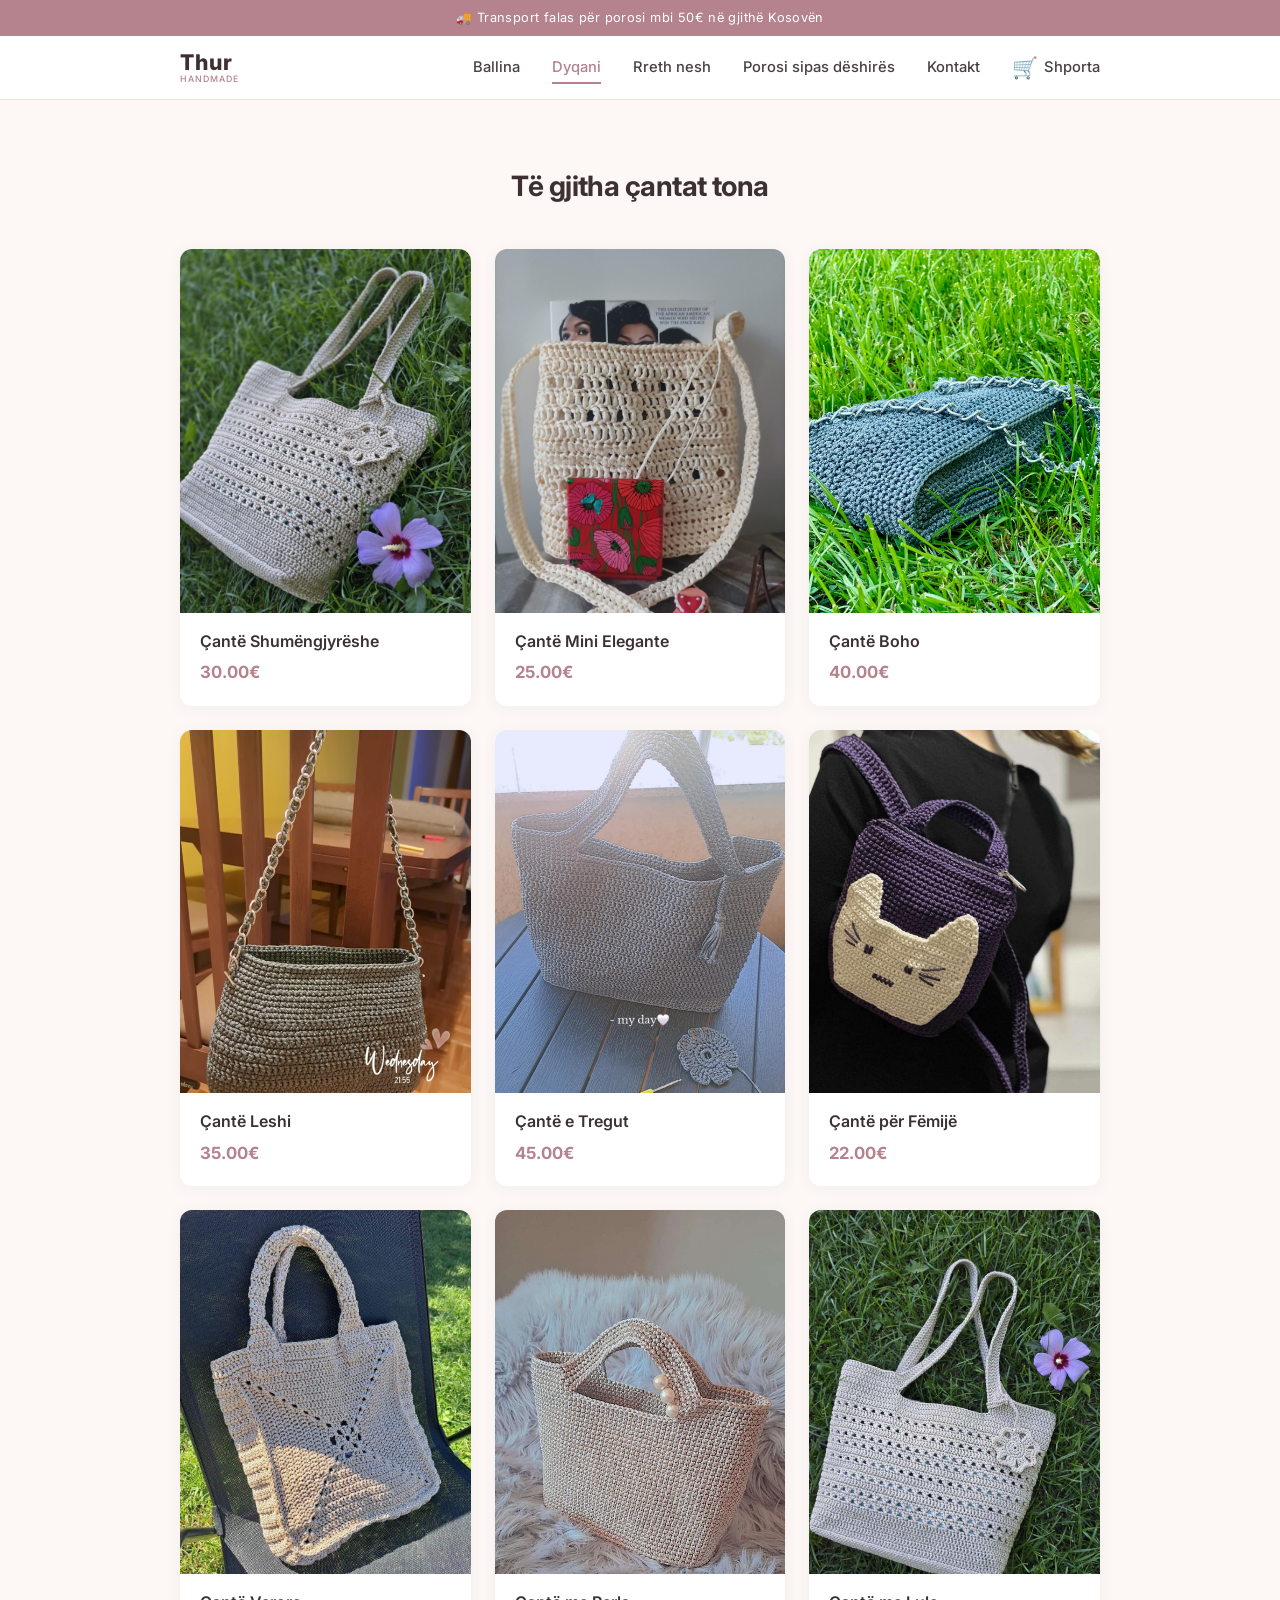
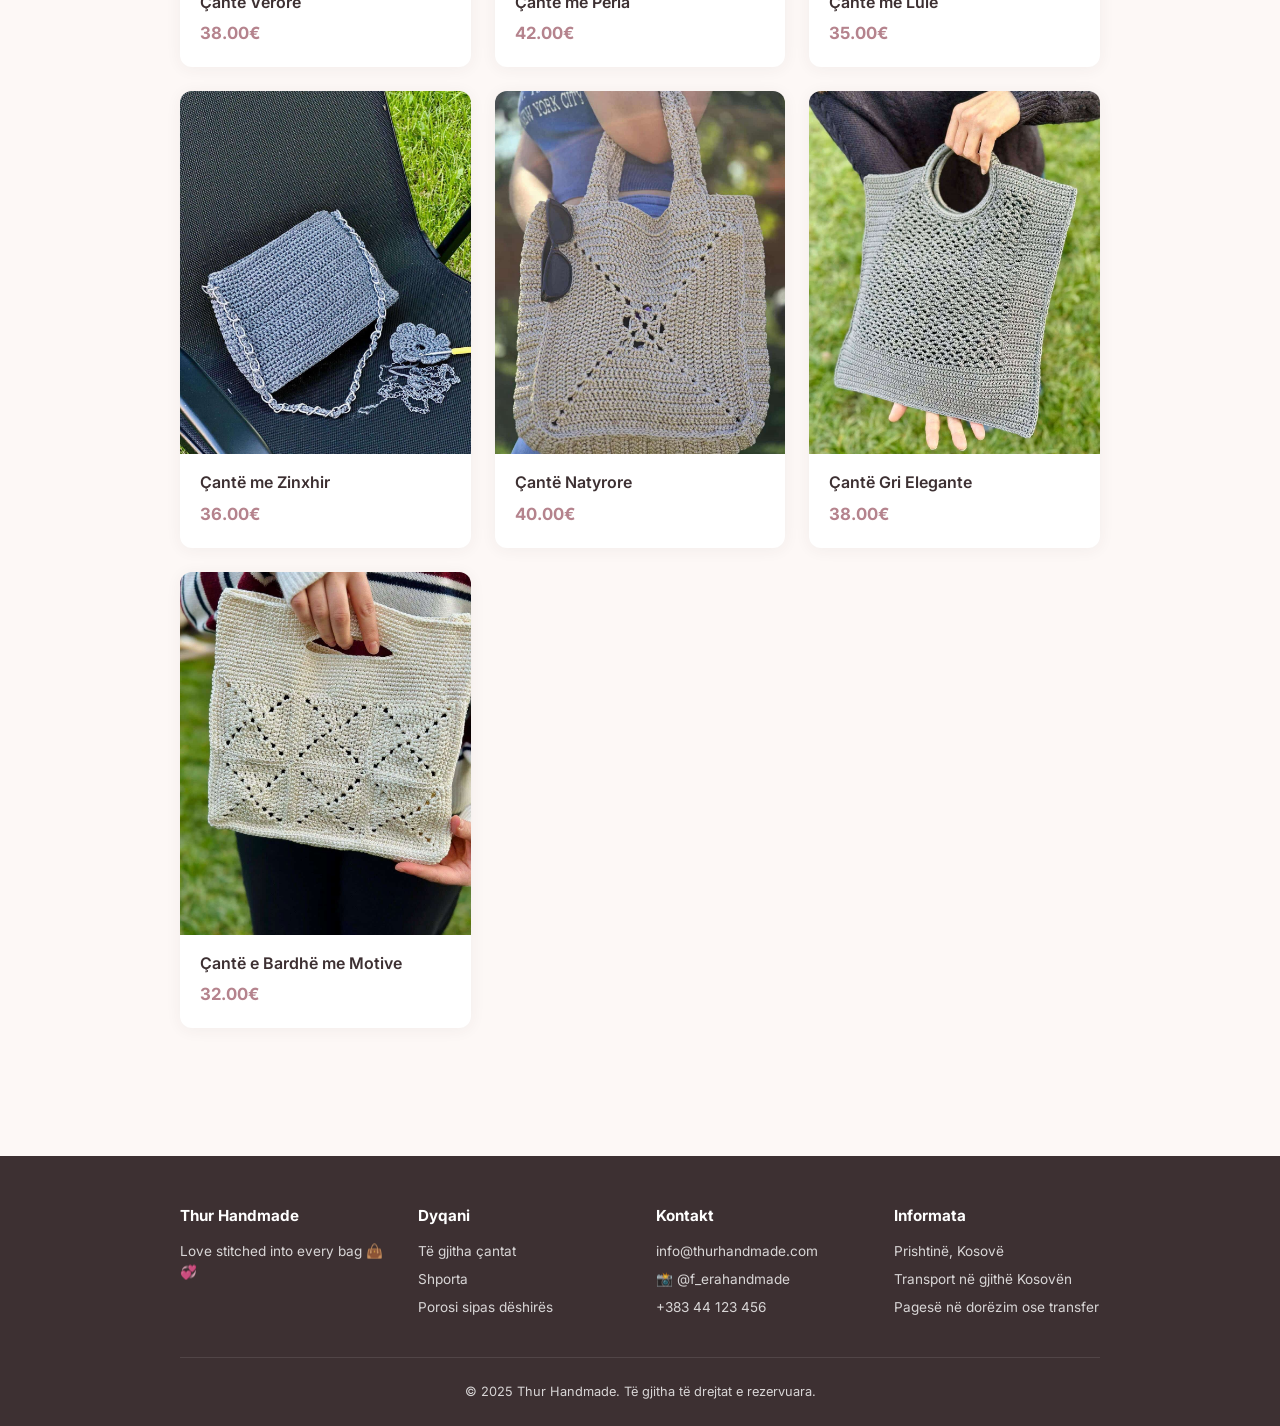
==== dyqani.html @ b5ea8745 "hur handmade full website v2" ====
<!DOCTYPE html>
<html lang="sq">
<head>
  <meta charset="UTF-8">
  <meta name="viewport" content="width=device-width, initial-scale=1.0">
  <title>Dyqani – Thur Handmade</title>
  <meta name="description" content="Shikoni koleksionin tonë të çantave të punuara me dorë (crochet). Blini online me transport në gjithë Kosovën.">
  <link rel="preconnect" href="https://fonts.googleapis.com">
  <link rel="preconnect" href="https://fonts.gstatic.com" crossorigin>
  <link href="https://fonts.googleapis.com/css2?family=Inter:wght@400;500;600;700;800&display=swap" rel="stylesheet">
  <link rel="stylesheet" href="css/style.css">
</head>
<body data-page="shop">

  <div class="announce-bar">🚚 Transport falas për porosi mbi 50€ në gjithë Kosovën</div>

  <nav class="navbar">
    <div class="container">
      <a href="index.html" class="nav-logo">Thur<small>Handmade</small></a>
      <div class="nav-links">
        <a href="index.html">Ballina</a>
        <a href="dyqani.html" class="active">Dyqani</a>
        <a href="index.html#story">Rreth nesh</a>
        <a href="index.html#custom-order">Porosi sipas dëshirës</a>
        <a href="index.html#footer-contact">Kontakt</a>
        <a href="shporta.html" class="cart-link">
          <span class="cart-icon">🛒</span>
          Shporta
          <span class="cart-badge">0</span>
        </a>
      </div>
      <a href="shporta.html" class="mobile-cart" aria-label="Shporta">
        🛒<span class="cart-badge">0</span>
      </a>
      <button class="menu-toggle" aria-label="Menu">
        <span></span><span></span><span></span>
      </button>
    </div>
  </nav>

  <main class="products-section">
    <div class="container">
      <h1 class="section-title">Të gjitha çantat tona</h1>
      <div class="product-grid" id="all-products"></div>
    </div>
  </main>

  <footer class="site-footer">
    <div class="container">
      <div class="footer-grid">
        <div class="footer-col">
          <h3>Thur Handmade</h3>
          <p>Love stitched into every bag 👜💞</p>
        </div>
        <div class="footer-col">
          <h3>Dyqani</h3>
          <a href="dyqani.html">Të gjitha çantat</a>
          <a href="shporta.html">Shporta</a>
          <a href="index.html#custom-order">Porosi sipas dëshirës</a>
        </div>
        <div class="footer-col">
          <h3>Kontakt</h3>
          <a href="mailto:info@thurhandmade.com">info@thurhandmade.com</a>
          <a href="https://instagram.com/f_erahandmade" target="_blank" rel="noopener">📸 @f_erahandmade</a>
          <a href="tel:+38344123456">+383 44 123 456</a>
        </div>
        <div class="footer-col">
          <h3>Informata</h3>
          <p>Prishtinë, Kosovë</p>
          <p>Transport në gjithë Kosovën</p>
          <p>Pagesë në dorëzim ose transfer</p>
        </div>
      </div>
      <div class="footer-bottom">
        <p>&copy; 2025 Thur Handmade. Të gjitha të drejtat e rezervuara.</p>
      </div>
    </div>
  </footer>

  <script src="js/data.js"></script>
  <script src="js/app.js"></script>
</body>
</html>
---- css/style.css ----
/* ============================================================
   THUR HANDMADE — Stili kryesor
   Ndrysho ngjyrat në :root për të personalizuar temën.
   ============================================================ */

/* ── Variables ─────────────────────────────────────── */
:root {
  --clr-primary: #B5838D;
  --clr-primary-hover: #9C6B75;
  --clr-dark: #3D3032;
  --clr-text: #4A4044;
  --clr-text-light: #8A7E82;
  --clr-bg: #FDF8F6;
  --clr-white: #fff;
  --clr-border: #EDE4E0;
  --clr-accent: #E8C8B8;
  --clr-success: #6B9E7E;
  --clr-whatsapp: #25D366;
  --radius: 12px;
  --shadow: 0 2px 16px rgba(61,48,50,.06);
  --font: 'Inter', -apple-system, BlinkMacSystemFont, 'Segoe UI', Roboto, sans-serif;
  --max-w: 960px;
  --nav-h: 64px;
}

/* ── Reset ─────────────────────────────────────────── */
*, *::before, *::after { box-sizing: border-box; margin: 0; padding: 0; }
html { scroll-behavior: smooth; -webkit-text-size-adjust: 100%; }
body {
  font-family: var(--font);
  background: var(--clr-bg);
  color: var(--clr-text);
  line-height: 1.6;
  -webkit-font-smoothing: antialiased;
}
img { display: block; max-width: 100%; height: auto; }
a { color: inherit; text-decoration: none; }
button { font: inherit; cursor: pointer; border: none; background: none; }
ul, ol { list-style: none; }

/* ── Utility ───────────────────────────────────────── */
.container { width: 100%; max-width: var(--max-w); margin: 0 auto; padding: 0 1.25rem; }
.section-title {
  text-align: center;
  font-size: 1.75rem;
  font-weight: 700;
  color: var(--clr-dark);
  margin-bottom: 2.5rem;
  letter-spacing: -.02em;
}
.btn {
  display: inline-flex; align-items: center; justify-content: center;
  padding: .85rem 2rem;
  border-radius: var(--radius);
  font-weight: 600;
  font-size: .95rem;
  transition: all .2s;
  text-align: center;
}
.btn-primary { background: var(--clr-primary); color: var(--clr-white); }
.btn-primary:hover { background: var(--clr-primary-hover); transform: translateY(-1px); }
.btn-outline { border: 2px solid var(--clr-primary); color: var(--clr-primary); }
.btn-outline:hover { background: var(--clr-primary); color: var(--clr-white); }
.btn-whatsapp { background: var(--clr-whatsapp); color: var(--clr-white); }
.btn-whatsapp:hover { background: #1EB954; }
.btn.added { background: var(--clr-success); pointer-events: none; }

/* ── Announcement Bar ──────────────────────────────── */
.announce-bar {
  background: var(--clr-primary);
  color: var(--clr-white);
  text-align: center;
  padding: .5rem 1rem;
  font-size: .8rem;
  letter-spacing: .03em;
}

/* ── Navbar ────────────────────────────────────────── */
.navbar {
  position: sticky; top: 0; z-index: 100;
  background: var(--clr-white);
  border-bottom: 1px solid var(--clr-border);
  height: var(--nav-h);
}
.navbar .container {
  display: flex; align-items: center; justify-content: space-between;
  height: 100%;
}
.nav-links {
  display: flex; gap: 2rem; align-items: center;
}
.nav-links a {
  font-weight: 500;
  font-size: .92rem;
  color: var(--clr-text);
  position: relative;
  transition: color .2s;
}
.nav-links a:hover,
.nav-links a.active { color: var(--clr-primary); }
.nav-links a::after {
  content: '';
  position: absolute; bottom: -4px; left: 0;
  width: 0; height: 2px;
  background: var(--clr-primary);
  transition: width .25s;
}
.nav-links a:hover::after,
.nav-links a.active::after { width: 100%; }

.cart-link {
  position: relative;
  display: flex; align-items: center; gap: .35rem;
  font-weight: 600;
}
.cart-icon { font-size: 1.3rem; }
.cart-badge {
  position: absolute; top: -8px; right: -12px;
  background: var(--clr-primary);
  color: var(--clr-white);
  font-size: .65rem;
  width: 18px; height: 18px;
  border-radius: 50%;
  display: none; align-items: center; justify-content: center;
  font-weight: 700;
}

/* hamburger */
.menu-toggle { display: none; flex-direction: column; gap: 5px; padding: 4px; }
.menu-toggle span {
  display: block; width: 24px; height: 2px;
  background: var(--clr-dark); transition: all .3s;
}
.menu-toggle.open span:nth-child(1) { transform: translateY(7px) rotate(45deg); }
.menu-toggle.open span:nth-child(2) { opacity: 0; }
.menu-toggle.open span:nth-child(3) { transform: translateY(-7px) rotate(-45deg); }

/* mobile cart (visible only on mobile) */
.mobile-cart { display: none; position: relative; font-size: 1.3rem; margin-left: auto; margin-right: .75rem; }

/* ── Hero ──────────────────────────────────────────── */
.hero {
  position: relative;
  height: min(70vh, 560px);
  overflow: hidden;
  display: flex; align-items: center; justify-content: center;
}
.hero img.hero-bg {
  position: absolute; inset: 0;
  width: 100%; height: 100%;
  object-fit: cover; object-position: center 65%;
}
.hero::after {
  content: ''; position: absolute; inset: 0;
  background: linear-gradient(180deg, rgba(0,0,0,.15) 0%, rgba(0,0,0,.45) 100%);
}
.hero-content {
  position: relative; z-index: 1;
  text-align: center; color: var(--clr-white);
  padding: 1.5rem;
}
.hero-content h1 {
  font-size: clamp(2rem, 5vw, 3.2rem);
  font-weight: 800;
  line-height: 1.15;
  margin-bottom: .75rem;
  letter-spacing: -.02em;
}
.hero-content p {
  font-size: clamp(1rem, 2.5vw, 1.2rem);
  opacity: .92;
  max-width: 520px;
  margin: 0 auto 1.75rem;
}

/* ── Product Grid ──────────────────────────────────── */
.products-section { padding: 4rem 0; }
.product-grid {
  display: grid;
  grid-template-columns: repeat(auto-fill, minmax(260px, 1fr));
  gap: 1.5rem;
}
.product-card {
  background: var(--clr-white);
  border-radius: var(--radius);
  overflow: hidden;
  box-shadow: var(--shadow);
  transition: transform .25s, box-shadow .25s;
}
.product-card:hover {
  transform: translateY(-4px);
  box-shadow: 0 8px 24px rgba(0,0,0,.1);
}
.product-img-wrap {
  aspect-ratio: 4/5;
  overflow: hidden;
}
.product-img-wrap img {
  width: 100%; height: 100%;
  object-fit: cover;
  transition: transform .4s;
}
.product-card:hover .product-img-wrap img { transform: scale(1.05); }
.product-card-body { padding: 1rem 1.25rem 1.25rem; }
.product-card-body h3 {
  font-size: 1rem;
  font-weight: 600;
  color: var(--clr-dark);
  margin-bottom: .3rem;
}
.product-card-body .price {
  font-size: 1.05rem;
  font-weight: 700;
  color: var(--clr-primary);
}

/* ── Brand Story ───────────────────────────────────── */
.story-section {
  padding: 4rem 0;
  background: var(--clr-white);
}
.story-grid {
  display: grid;
  grid-template-columns: 1fr 1fr;
  gap: 3rem;
  align-items: center;
}
.story-grid img {
  border-radius: var(--radius);
  width: 100%;
  aspect-ratio: 4/5;
  object-fit: cover;
}
.story-text h2 {
  font-size: 1.75rem;
  color: var(--clr-dark);
  margin-bottom: 1rem;
}
.story-text p {
  margin-bottom: 1rem;
  color: var(--clr-text-light);
  line-height: 1.8;
}

/* ── Features Strip ────────────────────────────────── */
.features-strip {
  display: grid;
  grid-template-columns: repeat(auto-fit, minmax(200px, 1fr));
  gap: 1.5rem;
  padding: 3rem 0;
  text-align: center;
}
.feature-item { padding: 1.5rem 1rem; }
.feature-icon { font-size: 2rem; margin-bottom: .5rem; }
.feature-item h3 { font-size: .95rem; font-weight: 600; color: var(--clr-dark); margin-bottom: .25rem; }
.feature-item p { font-size: .85rem; color: var(--clr-text-light); }

/* ── Product Detail ────────────────────────────────── */
.product-detail {
  display: grid;
  grid-template-columns: 1fr 1fr;
  gap: 3rem;
  padding: 2.5rem 0;
}
.pd-gallery {}
.pd-main-img {
  width: 100%;
  aspect-ratio: 1;
  object-fit: cover;
  border-radius: var(--radius);
  margin-bottom: 1rem;
}
.pd-thumbs {
  display: flex; gap: .5rem;
  overflow-x: auto;
  padding-bottom: .5rem;
}
.thumb {
  width: 64px; height: 64px;
  object-fit: cover;
  border-radius: 6px;
  border: 2px solid transparent;
  cursor: pointer;
  flex-shrink: 0;
  transition: border-color .2s;
}
.thumb:hover, .thumb.active { border-color: var(--clr-primary); }

.pd-info { display: flex; flex-direction: column; }
.pd-info h1 {
  font-size: 1.75rem;
  font-weight: 700;
  color: var(--clr-dark);
  margin-bottom: .5rem;
}
.pd-price {
  font-size: 1.5rem;
  font-weight: 700;
  color: var(--clr-primary);
  margin-bottom: 1.25rem;
}
.pd-desc {
  color: var(--clr-text-light);
  line-height: 1.8;
  margin-bottom: 1rem;
}
.pd-details {
  font-size: .9rem;
  color: var(--clr-text-light);
  padding: 1rem 0;
  border-top: 1px solid var(--clr-border);
  margin-bottom: 1.5rem;
}
.pd-add {
  width: 100%;
  padding: 1rem;
  font-size: 1.05rem;
}
.pd-shipping-note {
  margin-top: 1rem;
  font-size: .85rem;
  color: var(--clr-text-light);
}
.related-section {
  padding: 3rem 0;
  border-top: 1px solid var(--clr-border);
}

/* ── Cart Page ─────────────────────────────────────── */
.cart-page { padding: 2.5rem 0; min-height: 50vh; }
.cart-page h1 { font-size: 1.75rem; font-weight: 700; color: var(--clr-dark); margin-bottom: 2rem; }
.cart-row {
  display: flex; align-items: center; gap: 1rem;
  padding: 1.25rem 0;
  border-bottom: 1px solid var(--clr-border);
}
.cart-row img { width: 80px; height: 80px; object-fit: cover; border-radius: 8px; }
.cart-row-info { flex: 1; }
.cart-row-info h3 { font-size: .95rem; font-weight: 600; }
.cart-row-info h3 a:hover { color: var(--clr-primary); }
.cart-row-price { font-size: .85rem; color: var(--clr-text-light); }
.cart-row-qty {
  display: flex; align-items: center; gap: .5rem;
  background: var(--clr-bg); border-radius: 8px; padding: .25rem .5rem;
}
.qty-btn {
  width: 30px; height: 30px;
  display: flex; align-items: center; justify-content: center;
  font-size: 1.1rem; font-weight: 600;
  border-radius: 6px;
  transition: background .2s;
}
.qty-btn:hover { background: var(--clr-border); }
.cart-row-total { font-weight: 700; min-width: 70px; text-align: right; }
.cart-row-rm {
  font-size: 1.3rem; color: var(--clr-text-light);
  transition: color .2s;
}
.cart-row-rm:hover { color: #c0392b; }

.cart-summary {
  margin-top: 2rem;
  padding: 1.5rem;
  background: var(--clr-white);
  border-radius: var(--radius);
  box-shadow: var(--shadow);
  max-width: 380px;
  margin-left: auto;
}
.cart-summary-row {
  display: flex; justify-content: space-between;
  padding: .5rem 0;
  font-size: .95rem;
}
.cart-summary-row.total {
  border-top: 2px solid var(--clr-dark);
  margin-top: .5rem; padding-top: 1rem;
  font-size: 1.15rem; font-weight: 700;
  color: var(--clr-dark);
}
.cart-actions {
  display: flex; gap: 1rem; margin-top: 1.5rem;
  flex-wrap: wrap;
}
.cart-actions .btn { flex: 1; min-width: 160px; text-align: center; }

.empty-msg {
  text-align: center;
  padding: 4rem 1rem;
  color: var(--clr-text-light);
  font-size: 1.1rem;
}
.empty-msg a { color: var(--clr-primary); font-weight: 600; }

/* ── Checkout Page ─────────────────────────────────── */
.checkout-page { padding: 2.5rem 0; }
.checkout-page h1 { font-size: 1.75rem; font-weight: 700; color: var(--clr-dark); margin-bottom: 2rem; }
.checkout-grid {
  display: grid;
  grid-template-columns: 1.2fr .8fr;
  gap: 3rem;
  align-items: start;
}
.form-group { margin-bottom: 1.25rem; }
.form-group label {
  display: block;
  font-size: .85rem;
  font-weight: 600;
  color: var(--clr-dark);
  margin-bottom: .4rem;
}
.form-group input,
.form-group select,
.form-group textarea {
  width: 100%;
  padding: .75rem 1rem;
  border: 1px solid var(--clr-border);
  border-radius: 8px;
  font-size: .95rem;
  font-family: var(--font);
  transition: border-color .2s;
  background: var(--clr-white);
}
.form-group input:focus,
.form-group select:focus,
.form-group textarea:focus {
  outline: none;
  border-color: var(--clr-primary);
}
.form-group textarea { resize: vertical; min-height: 80px; }

.form-section-title {
  font-size: 1.1rem;
  font-weight: 700;
  color: var(--clr-dark);
  margin: 1.5rem 0 1rem;
  padding-bottom: .5rem;
  border-bottom: 1px solid var(--clr-border);
}
.payment-options { display: flex; flex-direction: column; gap: .75rem; margin-bottom: 1rem; }
.payment-option {
  display: flex; align-items: center; gap: .75rem;
  padding: 1rem;
  border: 2px solid var(--clr-border);
  border-radius: 8px;
  cursor: pointer;
  transition: border-color .2s;
}
.payment-option:has(input:checked) { border-color: var(--clr-primary); background: rgba(198,123,92,.05); }
.payment-option input[type="radio"] { accent-color: var(--clr-primary); }
.payment-label strong { display: block; font-size: .95rem; }
.payment-label span { font-size: .82rem; color: var(--clr-text-light); }

.bank-details {
  display: none;
  background: #FFF8F5;
  padding: 1.25rem;
  border-radius: 8px;
  margin-bottom: 1rem;
  font-size: .9rem;
  border-left: 3px solid var(--clr-primary);
}
.bank-details p { margin-bottom: .25rem; }

.order-summary-card {
  background: var(--clr-white);
  border-radius: var(--radius);
  box-shadow: var(--shadow);
  padding: 1.75rem;
  position: sticky;
  top: calc(var(--nav-h) + 1.5rem);
}
.order-summary-card h2 {
  font-size: 1.15rem;
  font-weight: 700;
  color: var(--clr-dark);
  margin-bottom: 1rem;
}
.sum-row {
  display: flex; justify-content: space-between;
  padding: .5rem 0;
  font-size: .9rem;
}
.sum-row.muted { color: var(--clr-text-light); }
.sum-total {
  display: flex; justify-content: space-between;
  border-top: 2px solid var(--clr-dark);
  margin-top: .5rem; padding-top: .75rem;
  font-size: 1.1rem; font-weight: 700;
  color: var(--clr-dark);
}

/* ── Confirmation ──────────────────────────────────── */
.confirmation {
  text-align: center;
  max-width: 540px;
  margin: 3rem auto;
  padding: 2rem 1.5rem;
}
.conf-icon {
  width: 64px; height: 64px;
  background: var(--clr-success);
  color: var(--clr-white);
  font-size: 2rem;
  border-radius: 50%;
  display: flex; align-items: center; justify-content: center;
  margin: 0 auto 1.5rem;
}
.confirmation h1 { font-size: 1.5rem; color: var(--clr-dark); margin-bottom: .5rem; }
.conf-order { font-size: 1.1rem; margin-bottom: 1rem; }
.conf-bank {
  background: #FFF8F5;
  padding: 1.25rem;
  border-radius: 8px;
  margin: 1.5rem 0;
  text-align: left;
  border-left: 3px solid var(--clr-primary);
}
.conf-bank h3 { margin-bottom: .5rem; }
.conf-bank p { margin-bottom: .25rem; }
.conf-ref { margin-top: .75rem; color: var(--clr-primary); }
.conf-actions { display: flex; gap: 1rem; justify-content: center; margin-top: 1.5rem; flex-wrap: wrap; }
.conf-note { margin-top: 2rem; font-size: .85rem; color: var(--clr-text-light); }

/* ── Footer ────────────────────────────────────────── */
.site-footer {
  background: var(--clr-dark);
  color: rgba(255,255,255,.8);
  padding: 3rem 0 1.5rem;
  margin-top: 4rem;
}
.footer-grid {
  display: grid;
  grid-template-columns: repeat(auto-fit, minmax(180px, 1fr));
  gap: 2rem;
  margin-bottom: 2rem;
}
.footer-col h3 {
  color: var(--clr-white);
  font-size: .95rem;
  font-weight: 700;
  margin-bottom: .75rem;
}
.footer-col p, .footer-col a {
  font-size: .85rem;
  display: block;
  margin-bottom: .4rem;
  transition: color .2s;
}
.footer-col a:hover { color: var(--clr-primary); }
.footer-bottom {
  text-align: center;
  padding-top: 1.5rem;
  border-top: 1px solid rgba(255,255,255,.1);
  font-size: .8rem;
}

/* ── Breadcrumb ────────────────────────────────────── */
.breadcrumb {
  padding: 1rem 0;
  font-size: .85rem;
  color: var(--clr-text-light);
}
.breadcrumb a { color: var(--clr-text); }
.breadcrumb a:hover { color: var(--clr-primary); }
.breadcrumb span { margin: 0 .35rem; }

/* ── Custom Order Section ──────────────────────────── */
.custom-order-section {
  padding: 4rem 0;
  background: linear-gradient(135deg, #FDF8F6 0%, #F5EDE8 100%);
}
.custom-order-inner {
  display: grid;
  grid-template-columns: 1fr 1fr;
  gap: 3rem;
  align-items: start;
}
.custom-order-text h2 {
  font-size: 1.75rem;
  color: var(--clr-dark);
  margin-bottom: .75rem;
}
.custom-order-text p {
  color: var(--clr-text-light);
  line-height: 1.8;
  margin-bottom: 1rem;
}
.custom-order-text ul {
  margin-bottom: 1.5rem;
  padding-left: 0;
}
.custom-order-text li {
  padding: .4rem 0;
  color: var(--clr-text);
  font-size: .95rem;
}
.custom-order-text li::before { margin-right: .5rem; }
.custom-order-form {
  background: var(--clr-white);
  padding: 2rem;
  border-radius: var(--radius);
  box-shadow: var(--shadow);
}
.custom-order-form .form-group { margin-bottom: 1rem; }
.custom-order-form .form-group label {
  display: block;
  font-size: .85rem;
  font-weight: 600;
  color: var(--clr-dark);
  margin-bottom: .35rem;
}
.custom-order-form .form-group input,
.custom-order-form .form-group select,
.custom-order-form .form-group textarea {
  width: 100%;
  padding: .7rem .9rem;
  border: 1px solid var(--clr-border);
  border-radius: 8px;
  font-size: .92rem;
  font-family: var(--font);
  transition: border-color .2s;
  background: var(--clr-white);
}
.custom-order-form .form-group input:focus,
.custom-order-form .form-group select:focus,
.custom-order-form .form-group textarea:focus {
  outline: none;
  border-color: var(--clr-primary);
}
.custom-order-form textarea { resize: vertical; min-height: 90px; }
.custom-order-success {
  display: none;
  text-align: center;
  padding: 2rem 1rem;
}
.custom-order-success.show { display: block; }
.custom-order-success .conf-icon {
  width: 56px; height: 56px;
  background: var(--clr-success);
  color: var(--clr-white);
  font-size: 1.5rem;
  border-radius: 50%;
  display: flex; align-items: center; justify-content: center;
  margin: 0 auto 1rem;
}

/* ── Instagram CTA ─────────────────────────────────── */
.instagram-cta {
  text-align: center;
  padding: 3rem 0;
  background: var(--clr-white);
}
.instagram-cta h2 {
  font-size: 1.5rem;
  color: var(--clr-dark);
  margin-bottom: .5rem;
}
.instagram-cta p {
  color: var(--clr-text-light);
  margin-bottom: 1.5rem;
}
.instagram-cta .btn {
  background: linear-gradient(45deg, #f09433, #e6683c, #dc2743, #cc2366, #bc1888);
  color: var(--clr-white);
  border: none;
}
.instagram-cta .btn:hover { opacity: .9; transform: translateY(-1px); }

/* ── Logo text ─────────────────────────────────────── */
.nav-logo {
  font-size: 1.35rem;
  font-weight: 800;
  letter-spacing: .04em;
  color: var(--clr-dark);
  line-height: 1;
}
.nav-logo small {
  display: block;
  font-size: .55rem;
  font-weight: 500;
  letter-spacing: .12em;
  text-transform: uppercase;
  color: var(--clr-primary);
  margin-top: 1px;
}

/* ── Responsive ────────────────────────────────────── */
@media (max-width: 768px) {
  .menu-toggle { display: flex; }
  .mobile-cart { display: flex; align-items: center; }
  .nav-links .cart-link { /* still show in expanded menu */ }
  .nav-links {
    position: fixed; top: var(--nav-h); left: 0; right: 0;
    background: var(--clr-white);
    flex-direction: column;
    align-items: stretch;
    gap: 0;
    padding: 0;
    max-height: 0; overflow: hidden;
    transition: max-height .35s ease;
    border-bottom: 1px solid var(--clr-border);
    box-shadow: 0 4px 12px rgba(0,0,0,.08);
  }
  .nav-links.open { max-height: 320px; }
  .nav-links a {
    padding: 1rem 1.5rem;
    border-bottom: 1px solid var(--clr-border);
    font-size: 1rem;
  }
  .nav-links a::after { display: none; }

  .hero { height: min(55vh, 420px); }
  .hero-content h1 { font-size: 1.75rem; }

  .story-grid { grid-template-columns: 1fr; }
  .story-grid img { max-height: 300px; }

  .product-detail { grid-template-columns: 1fr; gap: 1.5rem; }
  .pd-info h1 { font-size: 1.35rem; }
  .pd-price { font-size: 1.25rem; }

  .cart-row { flex-wrap: wrap; }
  .cart-row img { width: 64px; height: 64px; }
  .cart-row-total { width: 100%; text-align: right; }
  .cart-summary { max-width: 100%; }

  .checkout-grid { grid-template-columns: 1fr; }
  .order-summary-card { position: static; }

  .product-grid { grid-template-columns: repeat(2, 1fr); gap: 1rem; }
  .product-card-body { padding: .75rem; }
  .product-card-body h3 { font-size: .88rem; }

  .footer-grid { grid-template-columns: 1fr 1fr; }

  .custom-order-inner { grid-template-columns: 1fr; }
}

@media (max-width: 420px) {
  .product-grid { grid-template-columns: 1fr; }
  .cart-actions { flex-direction: column; }
  .conf-actions { flex-direction: column; }
}
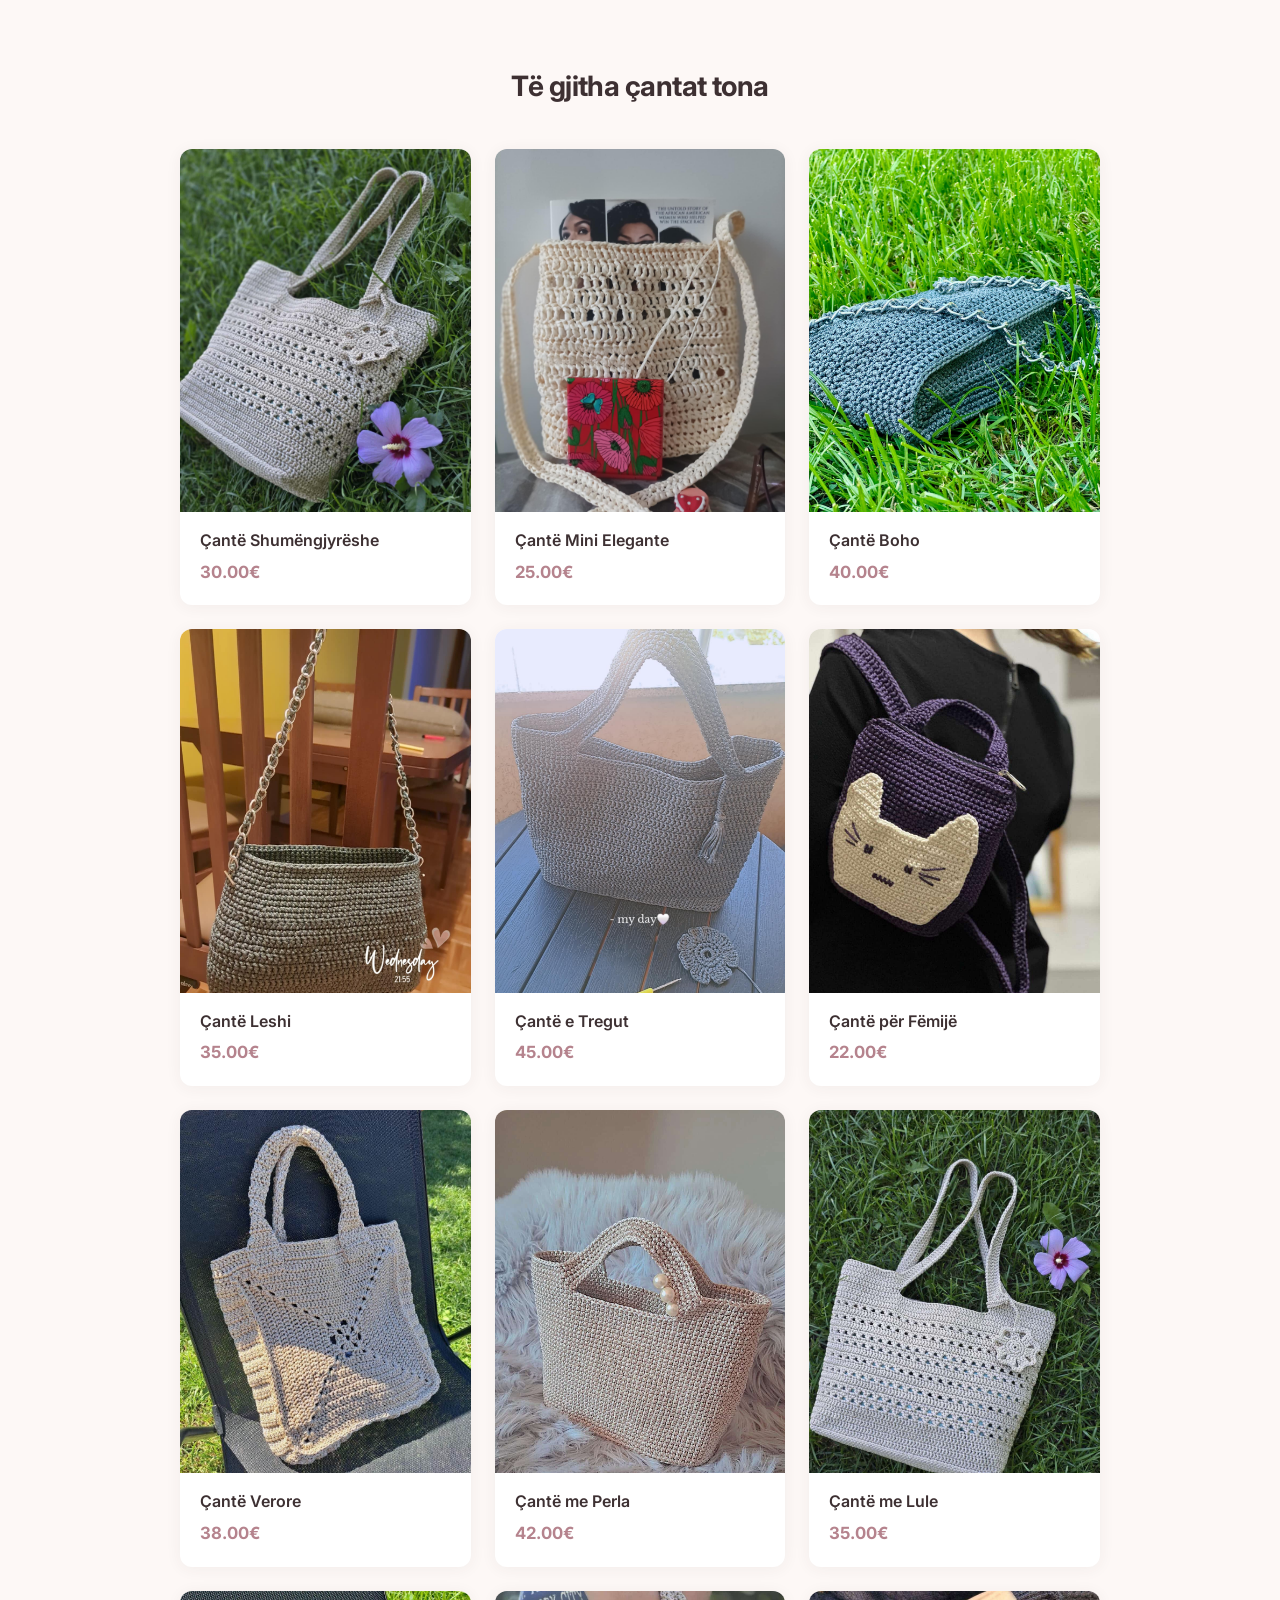
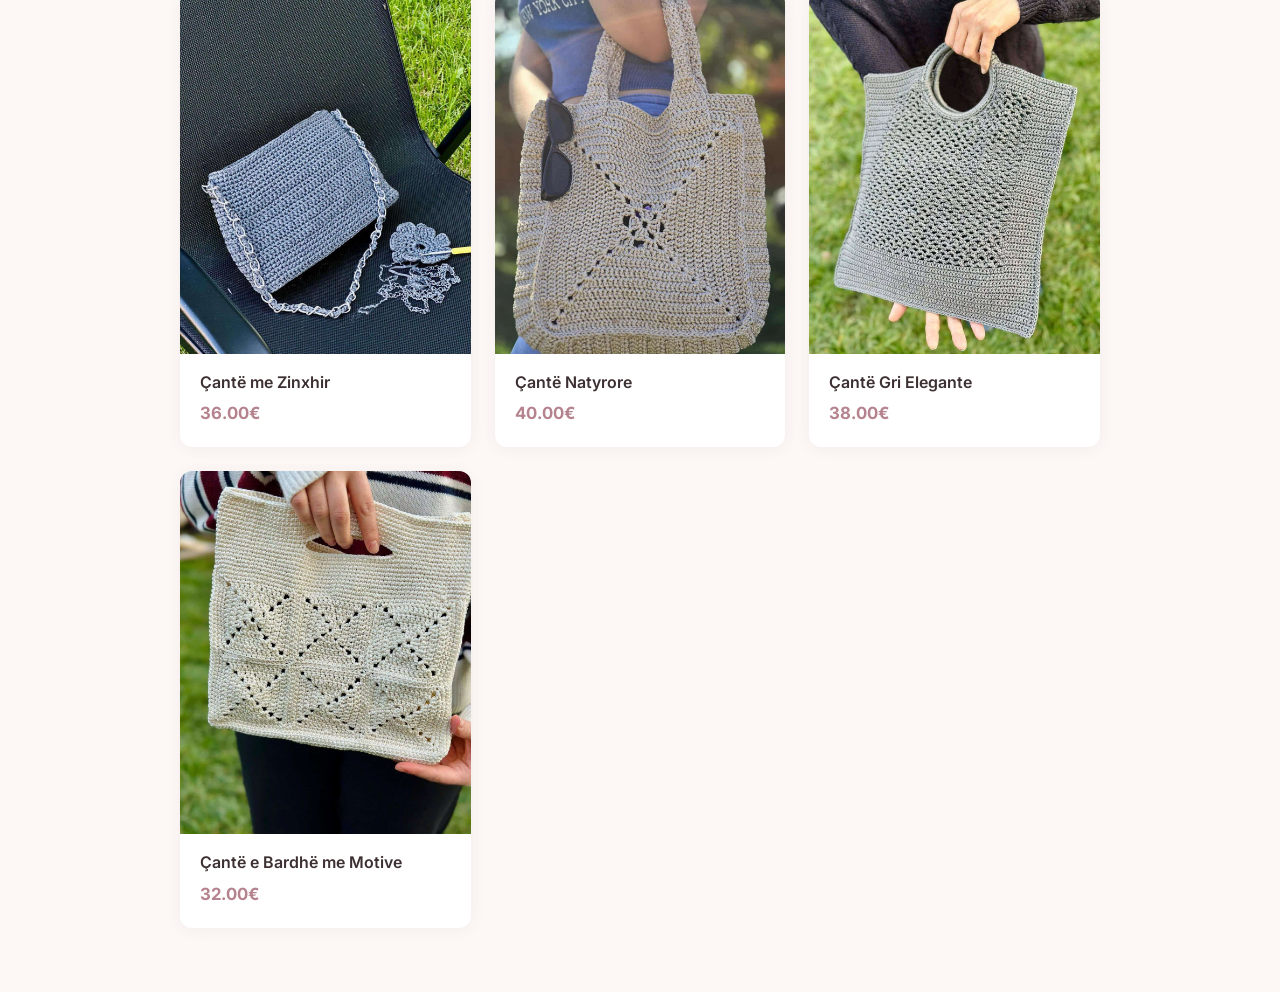
==== commit 74b1206f: "hur handmade full website v2, updated header and footer" ====
--- a/dyqani.html
+++ b/dyqani.html
@@ -12,31 +12,7 @@
 </head>
 <body data-page="shop">
 
-  <div class="announce-bar">🚚 Transport falas për porosi mbi 50€ në gjithë Kosovën</div>
-
-  <nav class="navbar">
-    <div class="container">
-      <a href="index.html" class="nav-logo">Thur<small>Handmade</small></a>
-      <div class="nav-links">
-        <a href="index.html">Ballina</a>
-        <a href="dyqani.html" class="active">Dyqani</a>
-        <a href="index.html#story">Rreth nesh</a>
-        <a href="index.html#custom-order">Porosi sipas dëshirës</a>
-        <a href="index.html#footer-contact">Kontakt</a>
-        <a href="shporta.html" class="cart-link">
-          <span class="cart-icon">🛒</span>
-          Shporta
-          <span class="cart-badge">0</span>
-        </a>
-      </div>
-      <a href="shporta.html" class="mobile-cart" aria-label="Shporta">
-        🛒<span class="cart-badge">0</span>
-      </a>
-      <button class="menu-toggle" aria-label="Menu">
-        <span></span><span></span><span></span>
-      </button>
-    </div>
-  </nav>
+  <div id="site-header"></div>
 
   <main class="products-section">
     <div class="container">
@@ -45,39 +21,10 @@
     </div>
   </main>
 
-  <footer class="site-footer">
-    <div class="container">
-      <div class="footer-grid">
-        <div class="footer-col">
-          <h3>Thur Handmade</h3>
-          <p>Love stitched into every bag 👜💞</p>
-        </div>
-        <div class="footer-col">
-          <h3>Dyqani</h3>
-          <a href="dyqani.html">Të gjitha çantat</a>
-          <a href="shporta.html">Shporta</a>
-          <a href="index.html#custom-order">Porosi sipas dëshirës</a>
-        </div>
-        <div class="footer-col">
-          <h3>Kontakt</h3>
-          <a href="mailto:info@thurhandmade.com">info@thurhandmade.com</a>
-          <a href="https://instagram.com/f_erahandmade" target="_blank" rel="noopener">📸 @f_erahandmade</a>
-          <a href="tel:+38344123456">+383 44 123 456</a>
-        </div>
-        <div class="footer-col">
-          <h3>Informata</h3>
-          <p>Prishtinë, Kosovë</p>
-          <p>Transport në gjithë Kosovën</p>
-          <p>Pagesë në dorëzim ose transfer</p>
-        </div>
-      </div>
-      <div class="footer-bottom">
-        <p>&copy; 2025 Thur Handmade. Të gjitha të drejtat e rezervuara.</p>
-      </div>
-    </div>
-  </footer>
+  <div id="site-footer"></div>
 
   <script src="js/data.js"></script>
+  <script src="js/components.js"></script>
   <script src="js/app.js"></script>
 </body>
 </html>
--- a/css/style.css
+++ b/css/style.css
@@ -21,6 +21,7 @@
   --font: 'Inter', -apple-system, BlinkMacSystemFont, 'Segoe UI', Roboto, sans-serif;
   --max-w: 960px;
   --nav-h: 64px;
+  --announce-h: 32px;
 }
 
 /* ── Reset ─────────────────────────────────────────── */
@@ -77,7 +78,7 @@
 
 /* ── Navbar ────────────────────────────────────────── */
 .navbar {
-  position: sticky; top: 0; z-index: 100;
+  position: sticky; top: var(--announce-h); z-index: 100;
   background: var(--clr-white);
   border-bottom: 1px solid var(--clr-border);
   height: var(--nav-h);
@@ -691,7 +692,7 @@
   .mobile-cart { display: flex; align-items: center; }
   .nav-links .cart-link { /* still show in expanded menu */ }
   .nav-links {
-    position: fixed; top: var(--nav-h); left: 0; right: 0;
+    position: fixed; top: calc(var(--announce-h) + var(--nav-h)); left: 0; right: 0;
     background: var(--clr-white);
     flex-direction: column;
     align-items: stretch;
@@ -702,7 +703,7 @@
     border-bottom: 1px solid var(--clr-border);
     box-shadow: 0 4px 12px rgba(0,0,0,.08);
   }
-  .nav-links.open { max-height: 320px; }
+  .nav-links.open { max-height: 420px; }
   .nav-links a {
     padding: 1rem 1.5rem;
     border-bottom: 1px solid var(--clr-border);
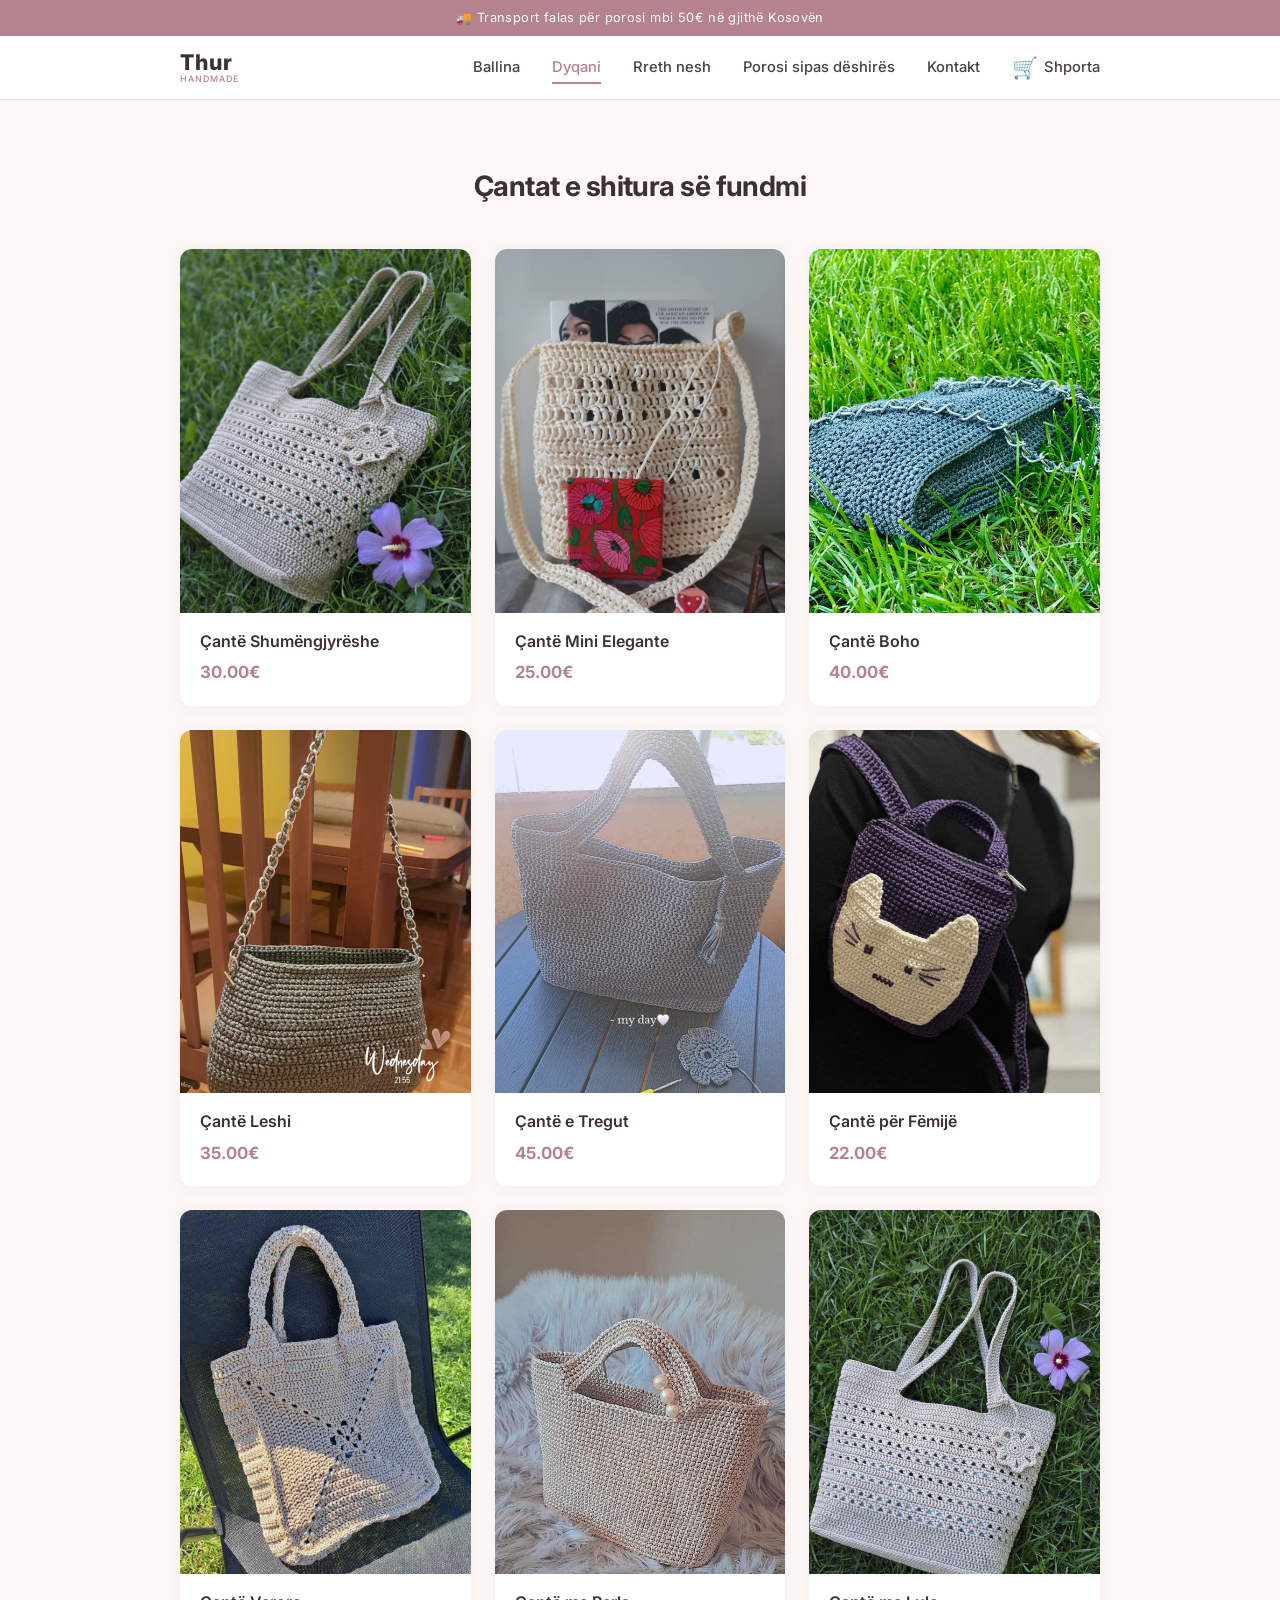
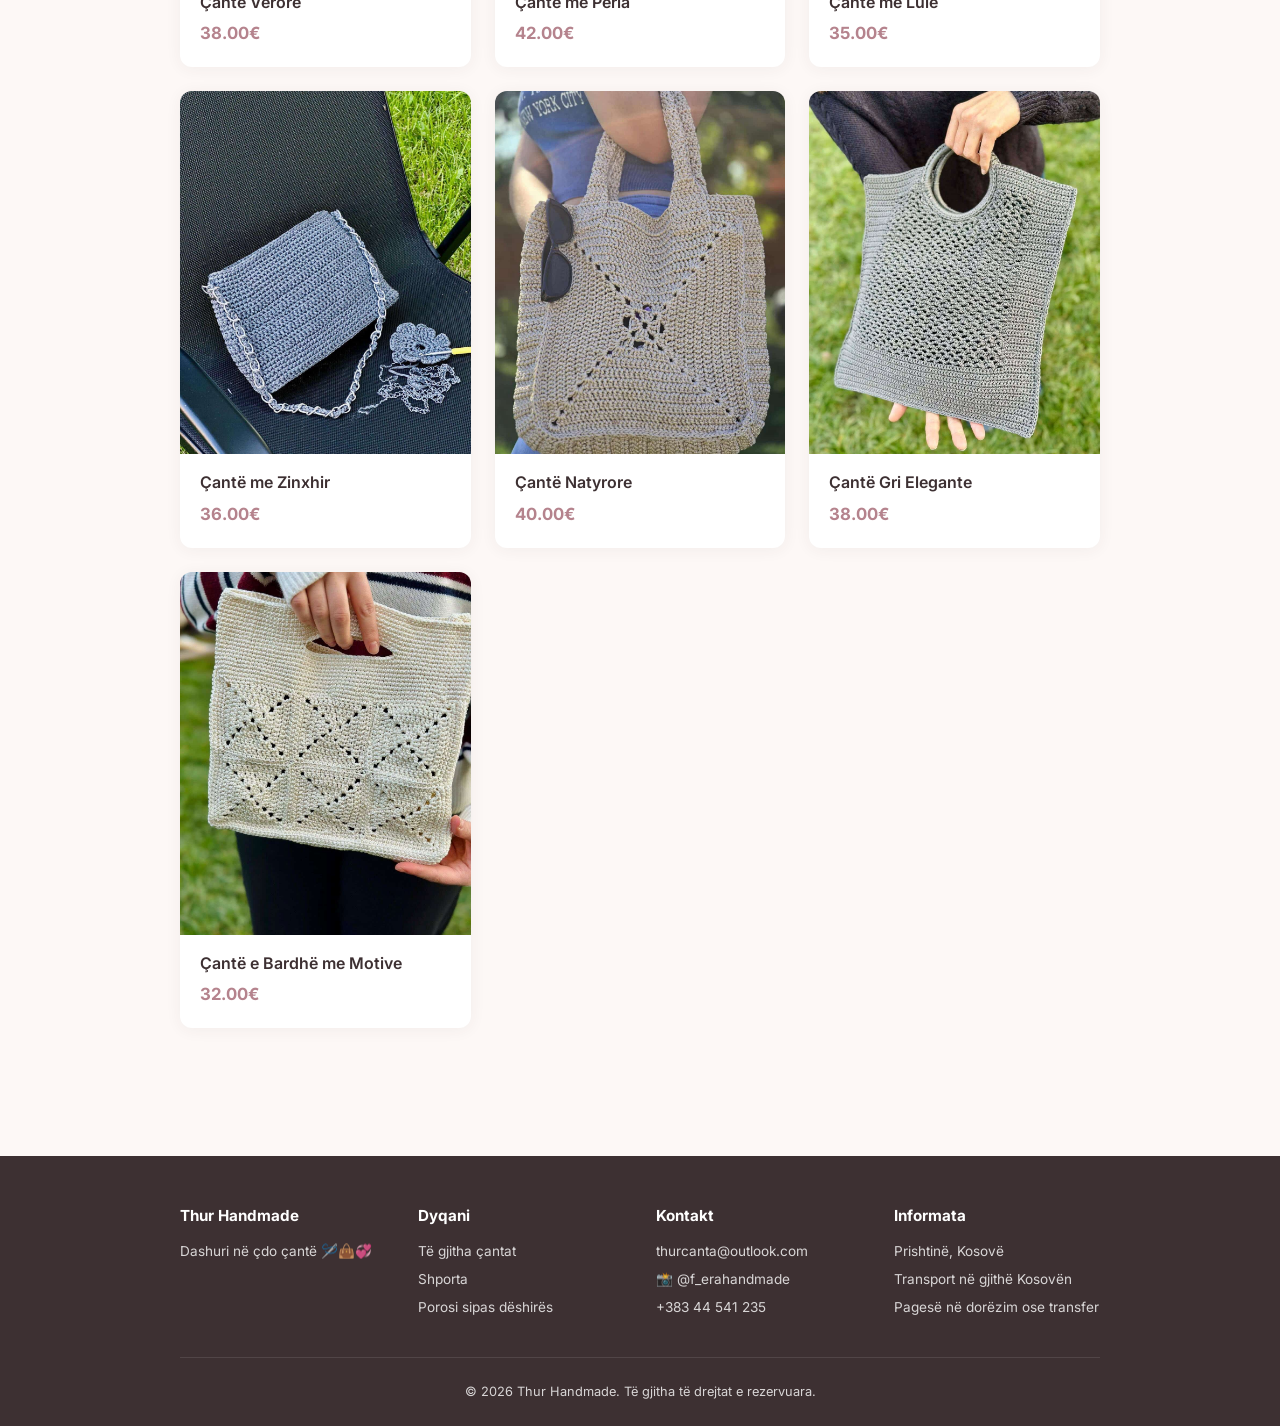
==== commit 7a058646: "updated few info in the header and footer" ====
--- a/dyqani.html
+++ b/dyqani.html
@@ -16,7 +16,7 @@
 
   <main class="products-section">
     <div class="container">
-      <h1 class="section-title">Të gjitha çantat tona</h1>
+      <h1 class="section-title">Çantat e shitura së fundmi</h1>
       <div class="product-grid" id="all-products"></div>
     </div>
   </main>
